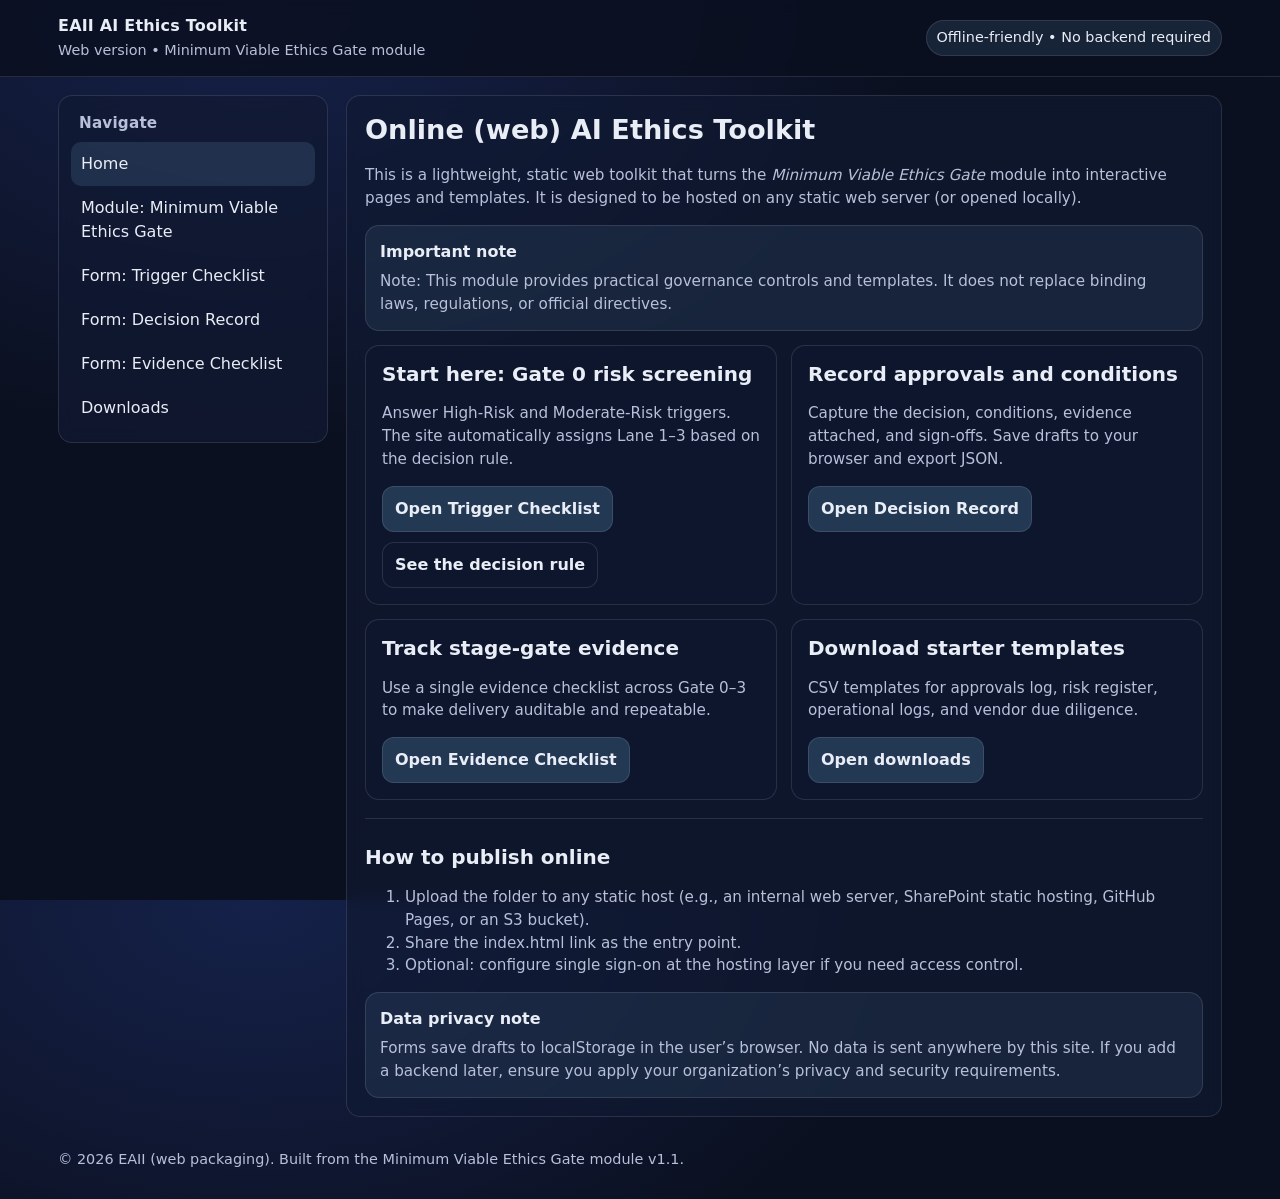
==== eaii-ai-ethics-toolkit-web/index.html @ 05345c21 "Add files via upload Initial uplod 3" ====
<!doctype html>
<html lang="en">
<head>
  <meta charset="utf-8" />
  <meta name="viewport" content="width=device-width, initial-scale=1" />
  <title>EAII AI Ethics Toolkit (Web)</title>
  <link rel="stylesheet" href="assets/css/styles.css" />
</head>
<body>
  <header class="header">
    <div class="header-inner">
      <div class="brand">
        <div class="title">EAII AI Ethics Toolkit</div>
        <div class="subtitle">Web version • Minimum Viable Ethics Gate module</div>
      </div>
      <div class="badge">Offline-friendly • No backend required</div>
    </div>
  </header>

  <div class="container">
    <nav class="nav">
      <h3>Navigate</h3>
      <a href="index.html">Home</a>
      <a href="pages/module-mveg.html">Module: Minimum Viable Ethics Gate</a>
      <a href="pages/trigger-checklist.html">Form: Trigger Checklist</a>
      <a href="pages/decision-record.html">Form: Decision Record</a>
      <a href="pages/evidence-checklist.html">Form: Evidence Checklist</a>
      <a href="pages/downloads.html">Downloads</a>
    </nav>

    <main class="main">
      <h1>Online (web) AI Ethics Toolkit</h1>
      <p class="small">
        This is a lightweight, static web toolkit that turns the <em>Minimum Viable Ethics Gate</em> module into interactive pages and templates.
        It is designed to be hosted on any static web server (or opened locally).
      </p>

      <div class="callout" style="margin-top:12px;">
        <strong>Important note</strong>
        <div id="note" class="small">Loading…</div>
      </div>

      <div class="grid" style="margin-top:14px;">
        <div class="card">
          <h2 style="margin-top:0;">Start here: Gate 0 risk screening</h2>
          <p class="small">Answer High‑Risk and Moderate‑Risk triggers. The site automatically assigns Lane 1–3 based on the decision rule.</p>
          <div class="btn-row">
            <a class="btn primary" href="pages/trigger-checklist.html">Open Trigger Checklist</a>
            <a class="btn" href="pages/module-mveg.html#decision-rule">See the decision rule</a>
          </div>
        </div>

        <div class="card">
          <h2 style="margin-top:0;">Record approvals and conditions</h2>
          <p class="small">Capture the decision, conditions, evidence attached, and sign‑offs. Save drafts to your browser and export JSON.</p>
          <div class="btn-row">
            <a class="btn primary" href="pages/decision-record.html">Open Decision Record</a>
          </div>
        </div>

        <div class="card">
          <h2 style="margin-top:0;">Track stage‑gate evidence</h2>
          <p class="small">Use a single evidence checklist across Gate 0–3 to make delivery auditable and repeatable.</p>
          <div class="btn-row">
            <a class="btn primary" href="pages/evidence-checklist.html">Open Evidence Checklist</a>
          </div>
        </div>

        <div class="card">
          <h2 style="margin-top:0;">Download starter templates</h2>
          <p class="small">CSV templates for approvals log, risk register, operational logs, and vendor due diligence.</p>
          <div class="btn-row">
            <a class="btn primary" href="pages/downloads.html">Open downloads</a>
          </div>
        </div>
      </div>

      <hr class="hr" />

      <h2>How to publish online</h2>
      <ol class="small">
        <li>Upload the folder to any static host (e.g., an internal web server, SharePoint static hosting, GitHub Pages, or an S3 bucket).</li>
        <li>Share the <span class="inline code">index.html</span> link as the entry point.</li>
        <li>Optional: configure single sign-on at the hosting layer if you need access control.</li>
      </ol>

      <div class="callout">
        <strong>Data privacy note</strong>
        <div class="small">
          Forms save drafts to <span class="inline code">localStorage</span> in the user’s browser. No data is sent anywhere by this site.
          If you add a backend later, ensure you apply your organization’s privacy and security requirements.
        </div>
      </div>

    </main>
  </div>

  <div class="footer">
    <div>© <span id="year"></span> EAII (web packaging). Built from the Minimum Viable Ethics Gate module v1.1.</div>
  </div>

  <script src="assets/js/utils.js"></script>
  <script src="assets/js/site.js"></script>
  <script src="assets/js/mveg-data.js"></script>
  <script>
    document.addEventListener('DOMContentLoaded', () => {
      if(window.MVEG_DATA){
        document.getElementById('note').textContent = window.MVEG_DATA.note || '';
      }
    });
  </script>
</body>
</html>
---- eaii-ai-ethics-toolkit-web/assets/css/styles.css ----
:root{
  --bg: #0b1020;
  --panel: #111a33;
  --panel2: #0f1730;
  --text: #e9edf6;
  --muted: #b8c0d9;
  --border: rgba(233,237,246,0.12);
  --accent: #8ad3ff;
  --accent2: #b5ffcf;
  --danger: #ffb4b4;
  --warn: #ffe08a;
}

*{box-sizing:border-box;}

html,body{height:100%;}
body{
  margin:0;
  font-family: ui-sans-serif, system-ui, -apple-system, Segoe UI, Roboto, Arial, "Noto Sans", "Liberation Sans", sans-serif;
  color: var(--text);
  background: radial-gradient(1200px 800px at 20% 0%, #15214a 0%, var(--bg) 55%);
  line-height:1.5;
}

a{color:var(--accent); text-decoration:none;}
a:hover{text-decoration:underline;}

.header{
  position:sticky;
  top:0;
  z-index:10;
  background: rgba(11,16,32,0.85);
  backdrop-filter: blur(8px);
  border-bottom:1px solid var(--border);
}
.header-inner{
  display:flex;
  gap:16px;
  align-items:center;
  justify-content:space-between;
  padding:14px 18px;
  max-width:1200px;
  margin:0 auto;
}
.brand{
  display:flex;
  flex-direction:column;
  gap:2px;
}
.brand .title{
  font-weight:700;
  letter-spacing:0.2px;
}
.brand .subtitle{
  color:var(--muted);
  font-size:0.9rem;
}

.container{
  max-width:1200px;
  margin:0 auto;
  padding:18px;
  display:grid;
  grid-template-columns: 270px 1fr;
  gap:18px;
}

.nav{
  border:1px solid var(--border);
  background: rgba(17,26,51,0.72);
  backdrop-filter: blur(8px);
  border-radius:14px;
  padding:12px;
  height: fit-content;
  position: sticky;
  top: 72px;
}

.nav h3{
  margin: 6px 8px 10px;
  font-size: 0.95rem;
  color: var(--muted);
  letter-spacing: 0.2px;
}

.nav a{
  display:block;
  padding:10px 10px;
  border-radius:10px;
  color: var(--text);
}

.nav a.active, .nav a:hover{
  background: rgba(138,211,255,0.12);
  text-decoration:none;
}

.main{
  border:1px solid var(--border);
  background: rgba(17,26,51,0.62);
  backdrop-filter: blur(8px);
  border-radius:14px;
  padding:18px;
}

.card{
  border:1px solid var(--border);
  background: rgba(15,23,48,0.75);
  border-radius:14px;
  padding:16px;
}

.grid{
  display:grid;
  grid-template-columns: repeat(2, minmax(0, 1fr));
  gap:14px;
}

@media (max-width: 940px){
  .container{grid-template-columns: 1fr;}
  .nav{position: relative; top:auto;}
  .grid{grid-template-columns: 1fr;}
}

h1,h2,h3{line-height:1.2;}
h1{margin-top:0; font-size:1.7rem;}
h2{margin-top:26px; font-size:1.25rem;}
h3{margin-top:18px; font-size:1.05rem;}

p{color: var(--text);}
.small{color:var(--muted); font-size:0.95rem;}
.muted{color:var(--muted);}

.badge{
  display:inline-flex;
  align-items:center;
  gap:8px;
  padding:6px 10px;
  border-radius:999px;
  font-size:0.9rem;
  border:1px solid var(--border);
  background: rgba(138,211,255,0.10);
}

.badge.ok{background: rgba(181,255,207,0.10);}
.badge.warn{background: rgba(255,224,138,0.12);}
.badge.danger{background: rgba(255,180,180,0.12);}

.table{
  width:100%;
  border-collapse: collapse;
  margin-top:10px;
  overflow:hidden;
  border-radius:12px;
}
.table th, .table td{
  border:1px solid var(--border);
  padding:10px 10px;
  vertical-align:top;
}
.table th{
  text-align:left;
  background: rgba(138,211,255,0.08);
  color: var(--text);
}

.hr{
  border:0;
  border-top:1px solid var(--border);
  margin:18px 0;
}

.callout{
  border: 1px solid var(--border);
  background: rgba(138,211,255,0.08);
  border-radius:14px;
  padding:14px;
}

.callout strong{display:block; margin-bottom:6px;}

.btn-row{display:flex; gap:10px; flex-wrap:wrap; margin-top:12px;}
.btn{
  appearance:none;
  border: 1px solid var(--border);
  background: rgba(15,23,48,0.75);
  color: var(--text);
  padding:10px 12px;
  border-radius:12px;
  cursor:pointer;
  font-weight:600;
}
.btn:hover{background: rgba(138,211,255,0.10);}
.btn.primary{background: rgba(138,211,255,0.18);}
.btn.danger{background: rgba(255,180,180,0.16);}

.form{
  display:grid;
  gap:12px;
}

.field{
  display:grid;
  gap:6px;
}

label{font-weight:600;}
input[type="text"], input[type="date"], textarea, select{
  width:100%;
  border:1px solid var(--border);
  background: rgba(11,16,32,0.65);
  color: var(--text);
  border-radius:12px;
  padding:10px 10px;
}
textarea{min-height:90px; resize:vertical;}

.radio-row{
  display:flex;
  align-items:center;
  gap:12px;
  flex-wrap:wrap;
}

.radio-row .pill{
  display:flex;
  align-items:center;
  gap:8px;
  padding:8px 10px;
  border:1px solid var(--border);
  border-radius:999px;
  background: rgba(11,16,32,0.55);
}

.kpi{
  display:flex;
  gap:12px;
  flex-wrap:wrap;
  margin-top:10px;
}
.kpi .item{
  border:1px solid var(--border);
  background: rgba(15,23,48,0.75);
  border-radius:14px;
  padding:12px;
  min-width: 160px;
}
.kpi .item .value{font-size:1.25rem; font-weight:800;}
.kpi .item .label{color:var(--muted); font-size:0.9rem;}

.footer{
  max-width:1200px;
  margin: 0 auto;
  padding: 14px 18px 28px;
  color: var(--muted);
  font-size: 0.9rem;
}

details{
  border:1px solid var(--border);
  border-radius:14px;
  padding: 10px 12px;
  background: rgba(15,23,48,0.65);
  margin-top:10px;
}
details > summary{
  cursor:pointer;
  font-weight:700;
}

code.inline{background: rgba(11,16,32,0.55); padding:2px 6px; border-radius:8px; border:1px solid var(--border);}
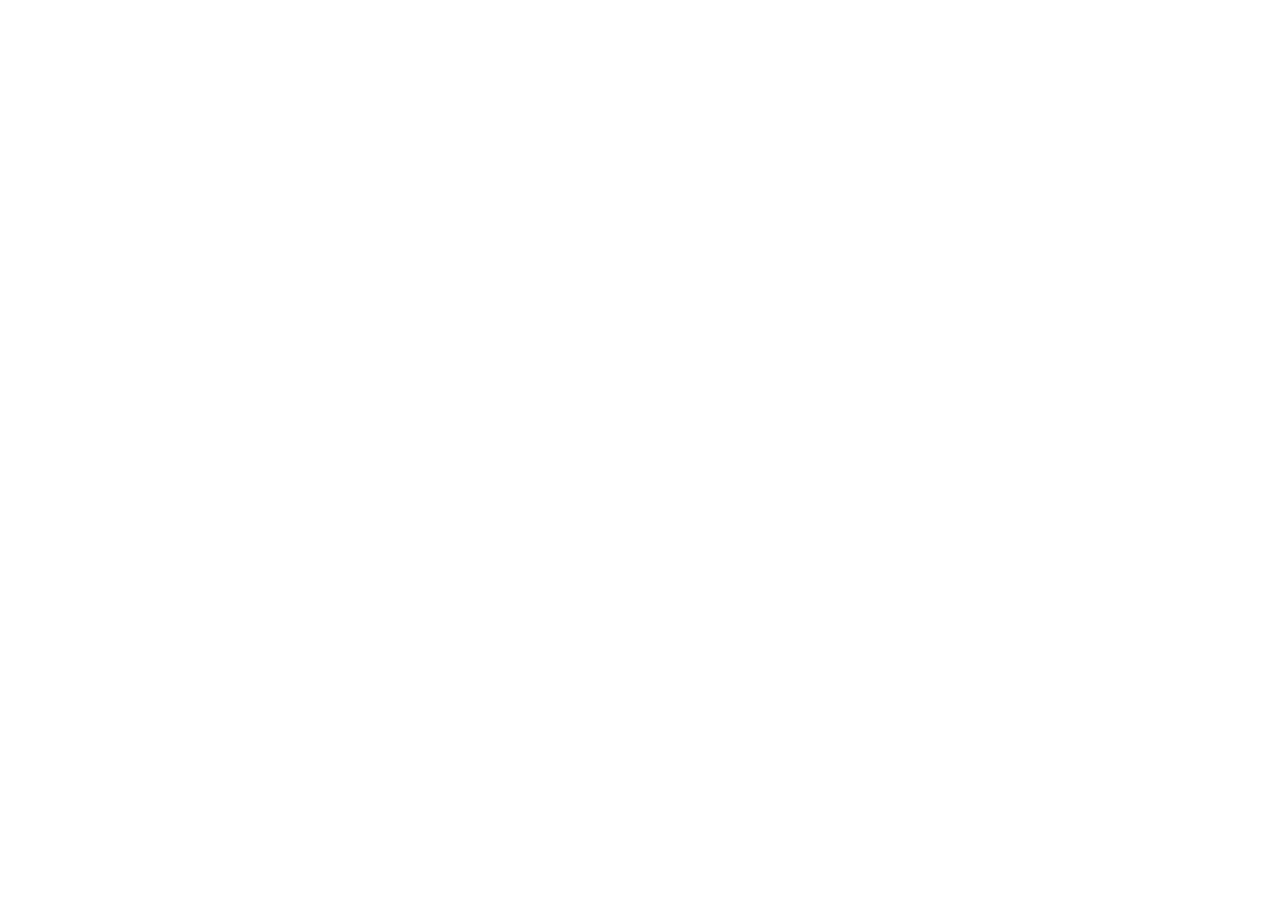
==== commit 3b939d63: "Update index.html" ====
--- a/eaii-ai-ethics-toolkit-web/index.html
+++ b/eaii-ai-ethics-toolkit-web/index.html
@@ -1,113 +1,790 @@
 <!doctype html>
 <html lang="en">
 <head>
-  <meta charset="utf-8" />
-  <meta name="viewport" content="width=device-width, initial-scale=1" />
-  <title>EAII AI Ethics Toolkit (Web)</title>
-  <link rel="stylesheet" href="assets/css/styles.css" />
+  <meta charset="UTF-8" />
+  <meta name="viewport" content="width=device-width, initial-scale=1.0"/>
+  <title>CompStudy</title>
+
+  <!-- Tailwind via CDN (good for prototypes) -->
+  <script src="https://cdn.tailwindcss.com"></script>
+
+  <style>
+    /* tiny polish */
+    .card { @apply rounded-2xl bg-white shadow p-6; }
+  </style>
 </head>
-<body>
-  <header class="header">
-    <div class="header-inner">
-      <div class="brand">
-        <div class="title">EAII AI Ethics Toolkit</div>
-        <div class="subtitle">Web version • Minimum Viable Ethics Gate module</div>
-      </div>
-      <div class="badge">Offline-friendly • No backend required</div>
-    </div>
-  </header>
-
-  <div class="container">
-    <nav class="nav">
-      <h3>Navigate</h3>
-      <a href="index.html">Home</a>
-      <a href="pages/module-mveg.html">Module: Minimum Viable Ethics Gate</a>
-      <a href="pages/trigger-checklist.html">Form: Trigger Checklist</a>
-      <a href="pages/decision-record.html">Form: Decision Record</a>
-      <a href="pages/evidence-checklist.html">Form: Evidence Checklist</a>
-      <a href="pages/downloads.html">Downloads</a>
-    </nav>
-
-    <main class="main">
-      <h1>Online (web) AI Ethics Toolkit</h1>
-      <p class="small">
-        This is a lightweight, static web toolkit that turns the <em>Minimum Viable Ethics Gate</em> module into interactive pages and templates.
-        It is designed to be hosted on any static web server (or opened locally).
-      </p>
-
-      <div class="callout" style="margin-top:12px;">
-        <strong>Important note</strong>
-        <div id="note" class="small">Loading…</div>
-      </div>
-
-      <div class="grid" style="margin-top:14px;">
-        <div class="card">
-          <h2 style="margin-top:0;">Start here: Gate 0 risk screening</h2>
-          <p class="small">Answer High‑Risk and Moderate‑Risk triggers. The site automatically assigns Lane 1–3 based on the decision rule.</p>
-          <div class="btn-row">
-            <a class="btn primary" href="pages/trigger-checklist.html">Open Trigger Checklist</a>
-            <a class="btn" href="pages/module-mveg.html#decision-rule">See the decision rule</a>
+<body class="bg-slate-50">
+  <div id="app" class="min-h-screen"></div>
+
+  <script type="module">
+    /**************************************************************
+     * CompStudy - Single index.html Prototype
+     * - Email/Password Auth + Reset Password Email
+     * - Profile Setup: grade 9-12 + unique username (usernames collection)
+     * - Friends-by-username: search + send request + accept
+     *
+     * IMPORTANT:
+     * 1) Replace FIREBASE_CONFIG with your project config.
+     * 2) In Firebase Console:
+     *    - Enable Auth: Email/Password
+     *    - Enable Firestore
+     *    - Apply security rules (provided near bottom in comment)
+     **************************************************************/
+
+    // Firebase (modular) via CDN
+    import { initializeApp } from "https://www.gstatic.com/firebasejs/10.12.4/firebase-app.js";
+    import {
+      getAuth,
+      onAuthStateChanged,
+      createUserWithEmailAndPassword,
+      signInWithEmailAndPassword,
+      sendPasswordResetEmail,
+      updateProfile,
+      signOut,
+    } from "https://www.gstatic.com/firebasejs/10.12.4/firebase-auth.js";
+
+    import {
+      getFirestore,
+      doc,
+      getDoc,
+      setDoc,
+      runTransaction,
+      serverTimestamp,
+      addDoc,
+      collection,
+      query,
+      where,
+      getDocs,
+      onSnapshot,
+      updateDoc,
+    } from "https://www.gstatic.com/firebasejs/10.12.4/firebase-firestore.js";
+
+    /********************* 1) CONFIG ******************************/
+    const FIREBASE_CONFIG = {
+      apiKey: "REPLACE_ME",
+      authDomain: "REPLACE_ME",
+      projectId: "REPLACE_ME",
+      // storageBucket not needed for this prototype
+      // messagingSenderId not needed
+      appId: "REPLACE_ME",
+    };
+
+    const app = initializeApp(FIREBASE_CONFIG);
+    const auth = getAuth(app);
+    const db = getFirestore(app);
+
+    /********************* 2) STATE *******************************/
+    const App = {
+      user: null,
+      profile: null, // users/{uid}
+      unsubIncoming: null,
+      incomingRequests: [],
+      toast: { type: null, text: null }, // {type: 'ok'|'err', text}
+    };
+
+    const elApp = document.getElementById("app");
+
+    function setToast(type, text) {
+      App.toast = { type, text };
+      render();
+      if (text) {
+        setTimeout(() => {
+          // clear only if unchanged
+          if (App.toast.text === text) {
+            App.toast = { type: null, text: null };
+            render();
+          }
+        }, 3500);
+      }
+    }
+
+    function route() {
+      // hash routes:
+      // #/login, #/register, #/reset, #/setup, #/friends, #/
+      const h = location.hash || "#/";
+      return h;
+    }
+
+    function go(hash) {
+      location.hash = hash;
+    }
+
+    /********************* 3) HELPERS *****************************/
+    function normalizeUsername(input) {
+      return input.trim().toLowerCase();
+    }
+
+    function validateUsername(input) {
+      const u = input.trim();
+      if (u.length < 3) return "Username must be at least 3 characters.";
+      if (u.length > 20) return "Username must be 20 characters or less.";
+      if (!/^[a-zA-Z0-9_]+$/.test(u)) return "Use only letters, numbers, and underscore (_).";
+      return null;
+    }
+
+    function humanAuthError(code) {
+      switch (code) {
+        case "auth/invalid-email": return "That email address is not valid.";
+        case "auth/user-not-found": return "No account found with that email.";
+        case "auth/wrong-password": return "Incorrect password.";
+        case "auth/too-many-requests": return "Too many attempts. Try again later.";
+        case "auth/email-already-in-use": return "This email is already registered. Try logging in.";
+        case "auth/weak-password": return "Password is too weak. Use at least 6 characters.";
+        default: return "Something went wrong. Please try again.";
+      }
+    }
+
+    function requireAuthOrRedirect() {
+      if (!App.user) {
+        go("#/login");
+        return false;
+      }
+      return true;
+    }
+
+    function requireProfileOrRedirect() {
+      if (!requireAuthOrRedirect()) return false;
+      if (!App.profile) {
+        go("#/setup");
+        return false;
+      }
+      return true;
+    }
+
+    async function loadProfile(uid) {
+      const snap = await getDoc(doc(db, "users", uid));
+      App.profile = snap.exists() ? snap.data() : null;
+    }
+
+    function mountIncomingRequestsListener() {
+      if (App.unsubIncoming) App.unsubIncoming();
+      App.incomingRequests = [];
+      if (!App.user) return;
+
+      const q = query(
+        collection(db, "friendRequests"),
+        where("toUid", "==", App.user.uid),
+        where("status", "==", "pending")
+      );
+
+      App.unsubIncoming = onSnapshot(q, (snap) => {
+        const items = [];
+        snap.forEach((d) => {
+          const data = d.data();
+          items.push({ id: d.id, ...data });
+        });
+        App.incomingRequests = items;
+        render();
+      });
+    }
+
+    /********************* 4) SERVICES ****************************/
+
+    // Auth
+    async function registerWithEmail({ email, password, displayName }) {
+      const cred = await createUserWithEmailAndPassword(auth, email, password);
+      await updateProfile(cred.user, { displayName });
+      return cred;
+    }
+
+    async function loginWithEmail({ email, password }) {
+      return await signInWithEmailAndPassword(auth, email, password);
+    }
+
+    async function resetPasswordByEmail(email) {
+      await sendPasswordResetEmail(auth, email);
+    }
+
+    async function logout() {
+      await signOut(auth);
+    }
+
+    // Profile + username claim (unique)
+    async function claimUsernameAndCreateProfile({ uid, email, displayName, username, grade }) {
+      const usernameKey = normalizeUsername(username);
+
+      await runTransaction(db, async (tx) => {
+        const unameRef = doc(db, "usernames", usernameKey);
+        const unameSnap = await tx.get(unameRef);
+
+        if (unameSnap.exists()) throw new Error("USERNAME_TAKEN");
+
+        tx.set(unameRef, { uid, createdAt: serverTimestamp() });
+
+        const userRef = doc(db, "users", uid);
+        tx.set(userRef, {
+          uid,
+          email: email ?? null,
+          displayName: displayName ?? usernameKey,
+          username: usernameKey,
+          grade,
+          xp: 0,
+          weeklyXp: 0,
+          createdAt: serverTimestamp(),
+        });
+      });
+
+      await loadProfile(uid);
+    }
+
+    // Friends
+    async function findUserByUsername(username) {
+      const key = normalizeUsername(username);
+
+      const unameSnap = await getDoc(doc(db, "usernames", key));
+      if (!unameSnap.exists()) return null;
+
+      const uid = unameSnap.data().uid;
+      const userSnap = await getDoc(doc(db, "users", uid));
+      if (!userSnap.exists()) return null;
+
+      const data = userSnap.data();
+      return {
+        uid,
+        username: data.username,
+        displayName: data.displayName ?? data.username,
+        grade: data.grade,
+      };
+    }
+
+    async function sendFriendRequest({ fromUid, toUid }) {
+      if (fromUid === toUid) throw new Error("CANNOT_ADD_SELF");
+
+      const reqCol = collection(db, "friendRequests");
+      const q = query(
+        reqCol,
+        where("fromUid", "==", fromUid),
+        where("toUid", "==", toUid),
+        where("status", "==", "pending")
+      );
+      const existing = await getDocs(q);
+      if (!existing.empty) throw new Error("REQUEST_ALREADY_SENT");
+
+      await addDoc(reqCol, {
+        fromUid,
+        toUid,
+        status: "pending",
+        createdAt: serverTimestamp(),
+      });
+    }
+
+    async function acceptFriendRequest({ requestId, fromUid, toUid }) {
+      await runTransaction(db, async (tx) => {
+        const reqRef = doc(db, "friendRequests", requestId);
+        const reqSnap = await tx.get(reqRef);
+        if (!reqSnap.exists()) throw new Error("REQUEST_NOT_FOUND");
+
+        const req = reqSnap.data();
+        if (req.status !== "pending") throw new Error("REQUEST_NOT_PENDING");
+        if (req.toUid !== toUid) throw new Error("NOT_RECEIVER");
+
+        tx.update(reqRef, { status: "accepted", respondedAt: serverTimestamp() });
+
+        const aRef = doc(db, "friends", toUid, "list", fromUid);
+        const bRef = doc(db, "friends", fromUid, "list", toUid);
+
+        tx.set(aRef, { friendUid: fromUid, addedAt: serverTimestamp() });
+        tx.set(bRef, { friendUid: toUid, addedAt: serverTimestamp() });
+      });
+    }
+
+    /********************* 5) UI RENDER ****************************/
+
+    function layout(innerHtml) {
+      const userChip = App.user
+        ? `<div class="text-sm text-slate-600">Signed in as <span class="font-semibold">${escapeHtml(App.user.email || "User")}</span></div>`
+        : "";
+
+      const nav = App.user
+        ? `
+          <div class="flex flex-wrap gap-2 mt-3">
+            <a class="px-3 py-2 rounded-xl border bg-white hover:bg-slate-50" href="#/">Home</a>
+            <a class="px-3 py-2 rounded-xl border bg-white hover:bg-slate-50" href="#/friends">Friends</a>
+            <a class="px-3 py-2 rounded-xl border bg-white hover:bg-slate-50" href="#/setup">Setup</a>
+            <button id="btnLogout" class="px-3 py-2 rounded-xl bg-black text-white hover:opacity-90">Logout</button>
+          </div>
+        `
+        : `
+          <div class="flex flex-wrap gap-2 mt-3">
+            <a class="px-3 py-2 rounded-xl border bg-white hover:bg-slate-50" href="#/login">Login</a>
+            <a class="px-3 py-2 rounded-xl border bg-white hover:bg-slate-50" href="#/register">Register</a>
+          </div>
+        `;
+
+      const toastHtml = App.toast.text
+        ? `
+          <div class="max-w-2xl mx-auto px-6 mt-4">
+            <div class="rounded-xl p-3 text-sm ${App.toast.type === "err" ? "bg-red-50 text-red-700" : "bg-green-50 text-green-700"}">
+              ${escapeHtml(App.toast.text)}
+            </div>
+          </div>
+        `
+        : "";
+
+      return `
+        <div class="p-6">
+          <div class="max-w-2xl mx-auto">
+            <div class="rounded-2xl bg-white shadow p-6">
+              <div class="flex items-start justify-between gap-3">
+                <div>
+                  <div class="text-2xl font-bold">CompStudy</div>
+                  <div class="text-sm text-slate-600">Make group study fun by competition.</div>
+                </div>
+                <div class="text-right">${userChip}</div>
+              </div>
+              ${nav}
+            </div>
+          </div>
+          ${toastHtml}
+          <div class="max-w-2xl mx-auto px-6 mt-6">
+            ${innerHtml}
           </div>
         </div>
-
-        <div class="card">
-          <h2 style="margin-top:0;">Record approvals and conditions</h2>
-          <p class="small">Capture the decision, conditions, evidence attached, and sign‑offs. Save drafts to your browser and export JSON.</p>
-          <div class="btn-row">
-            <a class="btn primary" href="pages/decision-record.html">Open Decision Record</a>
+      `;
+    }
+
+    function pageHome() {
+      if (!requireProfileOrRedirect()) return "";
+
+      return layout(`
+        <div class="rounded-2xl bg-white shadow p-6">
+          <div class="text-xl font-bold">Dashboard</div>
+          <div class="text-sm text-slate-600 mt-1">
+            Welcome <span class="font-semibold">@${escapeHtml(App.profile.username)}</span> • Grade ${escapeHtml(String(App.profile.grade))}
+          </div>
+
+          <div class="mt-6 grid gap-3">
+            <a href="#/friends" class="rounded-xl border p-4 hover:bg-slate-50">
+              <div class="font-semibold">Friends</div>
+              <div class="text-sm text-slate-600">Add friends and compete.</div>
+            </a>
+            <div class="rounded-xl border p-4 opacity-70">
+              <div class="font-semibold">Next: Quizzes & Challenges</div>
+              <div class="text-sm text-slate-600">We’ll add quiz creation and friend challenges next.</div>
+            </div>
           </div>
         </div>
-
-        <div class="card">
-          <h2 style="margin-top:0;">Track stage‑gate evidence</h2>
-          <p class="small">Use a single evidence checklist across Gate 0–3 to make delivery auditable and repeatable.</p>
-          <div class="btn-row">
-            <a class="btn primary" href="pages/evidence-checklist.html">Open Evidence Checklist</a>
+      `);
+    }
+
+    function pageLogin() {
+      return layout(`
+        <div class="rounded-2xl bg-white shadow p-6">
+          <div class="text-xl font-bold">Login</div>
+          <form id="loginForm" class="mt-4 space-y-3">
+            <input class="w-full rounded-xl border p-3" name="email" type="email" placeholder="Email" required />
+            <input class="w-full rounded-xl border p-3" name="password" type="password" placeholder="Password" required />
+            <button class="w-full rounded-xl bg-black text-white p-3 hover:opacity-90" type="submit">Sign in</button>
+          </form>
+
+          <div class="mt-4 flex items-center justify-between text-sm">
+            <a class="underline text-slate-700" href="#/reset">Forgot password?</a>
+            <a class="underline text-slate-700" href="#/register">Create account</a>
           </div>
         </div>
-
-        <div class="card">
-          <h2 style="margin-top:0;">Download starter templates</h2>
-          <p class="small">CSV templates for approvals log, risk register, operational logs, and vendor due diligence.</p>
-          <div class="btn-row">
-            <a class="btn primary" href="pages/downloads.html">Open downloads</a>
+      `);
+    }
+
+    function pageRegister() {
+      return layout(`
+        <div class="rounded-2xl bg-white shadow p-6">
+          <div class="text-xl font-bold">Create account</div>
+          <form id="registerForm" class="mt-4 space-y-3">
+            <input class="w-full rounded-xl border p-3" name="displayName" placeholder="Your name" required />
+            <input class="w-full rounded-xl border p-3" name="email" type="email" placeholder="Email" required />
+            <input class="w-full rounded-xl border p-3" name="password" type="password" placeholder="Password (min 6 chars)" minlength="6" required />
+            <button class="w-full rounded-xl bg-black text-white p-3 hover:opacity-90" type="submit">Create account</button>
+          </form>
+
+          <div class="mt-4 text-sm">
+            <a class="underline text-slate-700" href="#/login">Back to login</a>
           </div>
         </div>
-      </div>
-
-      <hr class="hr" />
-
-      <h2>How to publish online</h2>
-      <ol class="small">
-        <li>Upload the folder to any static host (e.g., an internal web server, SharePoint static hosting, GitHub Pages, or an S3 bucket).</li>
-        <li>Share the <span class="inline code">index.html</span> link as the entry point.</li>
-        <li>Optional: configure single sign-on at the hosting layer if you need access control.</li>
-      </ol>
-
-      <div class="callout">
-        <strong>Data privacy note</strong>
-        <div class="small">
-          Forms save drafts to <span class="inline code">localStorage</span> in the user’s browser. No data is sent anywhere by this site.
-          If you add a backend later, ensure you apply your organization’s privacy and security requirements.
+      `);
+    }
+
+    function pageReset() {
+      return layout(`
+        <div class="rounded-2xl bg-white shadow p-6">
+          <div class="text-xl font-bold">Reset password</div>
+          <div class="text-sm text-slate-600 mt-1">Enter your email and we’ll send a reset link.</div>
+
+          <form id="resetForm" class="mt-4 space-y-3">
+            <input class="w-full rounded-xl border p-3" name="email" type="email" placeholder="Email" required />
+            <button class="w-full rounded-xl bg-black text-white p-3 hover:opacity-90" type="submit">Send reset email</button>
+          </form>
+
+          <div class="mt-4 text-sm">
+            <a class="underline text-slate-700" href="#/login">Back to login</a>
+          </div>
         </div>
-      </div>
-
-    </main>
-  </div>
-
-  <div class="footer">
-    <div>© <span id="year"></span> EAII (web packaging). Built from the Minimum Viable Ethics Gate module v1.1.</div>
-  </div>
-
-  <script src="assets/js/utils.js"></script>
-  <script src="assets/js/site.js"></script>
-  <script src="assets/js/mveg-data.js"></script>
-  <script>
-    document.addEventListener('DOMContentLoaded', () => {
-      if(window.MVEG_DATA){
-        document.getElementById('note').textContent = window.MVEG_DATA.note || '';
-      }
+      `);
+    }
+
+    function pageSetup() {
+      if (!requireAuthOrRedirect()) return "";
+
+      // If already has profile, show summary
+      if (App.profile) {
+        return layout(`
+          <div class="rounded-2xl bg-white shadow p-6">
+            <div class="text-xl font-bold">Profile</div>
+            <div class="mt-2 text-sm text-slate-600">
+              Username: <span class="font-semibold">@${escapeHtml(App.profile.username)}</span><br/>
+              Grade: <span class="font-semibold">${escapeHtml(String(App.profile.grade))}</span>
+            </div>
+            <div class="mt-5 text-sm text-slate-600">
+              Profile already set. If you want username changes later, we can add that feature (it requires releasing old username).
+            </div>
+          </div>
+        `);
+      }
+
+      return layout(`
+        <div class="rounded-2xl bg-white shadow p-6">
+          <div class="text-xl font-bold">Finish setup</div>
+          <div class="text-sm text-slate-600 mt-1">
+            Choose a username and grade to start competing.
+          </div>
+
+          <form id="setupForm" class="mt-4 space-y-3">
+            <div>
+              <label class="text-sm text-slate-600">Username</label>
+              <input class="w-full rounded-xl border p-3 mt-1" name="username" placeholder="e.g. abiyot_12" required />
+              <div class="text-xs text-slate-500 mt-1">Letters, numbers, underscore. 3–20 characters.</div>
+            </div>
+
+            <div>
+              <label class="text-sm text-slate-600">Grade</label>
+              <select class="w-full rounded-xl border p-3 mt-1" name="grade">
+                <option value="9">Grade 9</option>
+                <option value="10">Grade 10</option>
+                <option value="11">Grade 11</option>
+                <option value="12">Grade 12</option>
+              </select>
+            </div>
+
+            <button class="w-full rounded-xl bg-black text-white p-3 hover:opacity-90" type="submit">
+              Save profile
+            </button>
+          </form>
+        </div>
+      `);
+    }
+
+    function pageFriends() {
+      if (!requireProfileOrRedirect()) return "";
+
+      const incomingHtml = (App.incomingRequests.length === 0)
+        ? `<div class="text-sm text-slate-600 mt-2">No pending requests.</div>`
+        : `
+          <div class="mt-3 space-y-2">
+            ${App.incomingRequests.map(r => `
+              <div class="rounded-xl border p-4 flex items-center justify-between gap-3">
+                <div class="text-sm">
+                  <div>Request from <span class="font-semibold">${escapeHtml(r.fromUid)}</span></div>
+                  <div class="text-xs text-slate-500">(Enhancement: fetch /users/{fromUid} to show username)</div>
+                </div>
+                <button data-accept="${escapeHtml(r.id)}" class="px-4 py-2 rounded-xl bg-black text-white hover:opacity-90">
+                  Accept
+                </button>
+              </div>
+            `).join("")}
+          </div>
+        `;
+
+      return layout(`
+        <div class="rounded-2xl bg-white shadow p-6">
+          <div class="text-xl font-bold">Friends</div>
+          <div class="text-sm text-slate-600 mt-1">Add friends by username to compete.</div>
+
+          <form id="friendSearchForm" class="mt-4 flex gap-2">
+            <input class="flex-1 rounded-xl border p-3" name="username" placeholder="Search username e.g. sara_10" required />
+            <button class="rounded-xl bg-black text-white px-4 hover:opacity-90" type="submit">Search</button>
+          </form>
+
+          <div id="friendSearchResult" class="mt-4"></div>
+        </div>
+
+        <div class="rounded-2xl bg-white shadow p-6 mt-6">
+          <div class="text-lg font-semibold">Incoming requests</div>
+          ${incomingHtml}
+        </div>
+      `);
+    }
+
+    function escapeHtml(s) {
+      return String(s ?? "")
+        .replaceAll("&", "&amp;")
+        .replaceAll("<", "&lt;")
+        .replaceAll(">", "&gt;")
+        .replaceAll('"', "&quot;")
+        .replaceAll("'", "&#039;");
+    }
+
+    /********************* 6) EVENTS ******************************/
+    function bindEvents() {
+      // Logout
+      const btnLogout = document.getElementById("btnLogout");
+      if (btnLogout) {
+        btnLogout.onclick = async () => {
+          try {
+            await logout();
+            setToast("ok", "Logged out.");
+            go("#/login");
+          } catch {
+            setToast("err", "Could not logout.");
+          }
+        };
+      }
+
+      // Login
+      const loginForm = document.getElementById("loginForm");
+      if (loginForm) {
+        loginForm.onsubmit = async (e) => {
+          e.preventDefault();
+          const fd = new FormData(loginForm);
+          const email = String(fd.get("email") || "");
+          const password = String(fd.get("password") || "");
+          try {
+            await loginWithEmail({ email, password });
+            setToast("ok", "Logged in.");
+            // profile enforced in router
+            go("#/");
+          } catch (err) {
+            setToast("err", humanAuthError(err?.code));
+          }
+        };
+      }
+
+      // Register
+      const registerForm = document.getElementById("registerForm");
+      if (registerForm) {
+        registerForm.onsubmit = async (e) => {
+          e.preventDefault();
+          const fd = new FormData(registerForm);
+          const displayName = String(fd.get("displayName") || "");
+          const email = String(fd.get("email") || "");
+          const password = String(fd.get("password") || "");
+          try {
+            await registerWithEmail({ displayName, email, password });
+            setToast("ok", "Account created. Please complete setup.");
+            go("#/setup");
+          } catch (err) {
+            setToast("err", humanAuthError(err?.code));
+          }
+        };
+      }
+
+      // Reset password
+      const resetForm = document.getElementById("resetForm");
+      if (resetForm) {
+        resetForm.onsubmit = async (e) => {
+          e.preventDefault();
+          const fd = new FormData(resetForm);
+          const email = String(fd.get("email") || "");
+          try {
+            await resetPasswordByEmail(email.trim());
+            setToast("ok", "Reset email sent. Check inbox/spam.");
+            go("#/login");
+          } catch (err) {
+            setToast("err", humanAuthError(err?.code));
+          }
+        };
+      }
+
+      // Setup profile
+      const setupForm = document.getElementById("setupForm");
+      if (setupForm) {
+        setupForm.onsubmit = async (e) => {
+          e.preventDefault();
+          if (!App.user) return;
+
+          const fd = new FormData(setupForm);
+          const username = String(fd.get("username") || "");
+          const grade = Number(fd.get("grade") || "9");
+
+          const v = validateUsername(username);
+          if (v) return setToast("err", v);
+          if (![9,10,11,12].includes(grade)) return setToast("err", "Invalid grade.");
+
+          try {
+            await claimUsernameAndCreateProfile({
+              uid: App.user.uid,
+              email: App.user.email,
+              displayName: App.user.displayName,
+              username,
+              grade,
+            });
+            setToast("ok", "Profile saved.");
+            go("#/");
+          } catch (err) {
+            if (String(err?.message) === "USERNAME_TAKEN") setToast("err", "Username already taken. Try another.");
+            else setToast("err", "Could not save profile.");
+          }
+        };
+      }
+
+      // Friend search
+      const friendSearchForm = document.getElementById("friendSearchForm");
+      if (friendSearchForm) {
+        friendSearchForm.onsubmit = async (e) => {
+          e.preventDefault();
+          const fd = new FormData(friendSearchForm);
+          const uname = String(fd.get("username") || "");
+          const resultEl = document.getElementById("friendSearchResult");
+          if (!resultEl) return;
+
+          resultEl.innerHTML = `<div class="text-sm text-slate-600">Searching...</div>`;
+          try {
+            const found = await findUserByUsername(uname);
+            if (!found) {
+              resultEl.innerHTML = `<div class="rounded-xl p-3 text-sm bg-red-50 text-red-700">No student found.</div>`;
+              return;
+            }
+
+            resultEl.innerHTML = `
+              <div class="rounded-xl border p-4 flex items-center justify-between gap-3">
+                <div>
+                  <div class="font-semibold">@${escapeHtml(found.username)}</div>
+                  <div class="text-sm text-slate-600">${escapeHtml(found.displayName)} • Grade ${escapeHtml(String(found.grade))}</div>
+                </div>
+                <button id="btnAddFriend" class="px-4 py-2 rounded-xl border hover:bg-slate-50">Add friend</button>
+              </div>
+            `;
+
+            const btn = document.getElementById("btnAddFriend");
+            btn.onclick = async () => {
+              try {
+                await sendFriendRequest({ fromUid: App.user.uid, toUid: found.uid });
+                setToast("ok", "Friend request sent!");
+              } catch (err) {
+                if (String(err?.message) === "CANNOT_ADD_SELF") setToast("err", "You can't add yourself.");
+                else if (String(err?.message) === "REQUEST_ALREADY_SENT") setToast("err", "Request already sent.");
+                else setToast("err", "Could not send request.");
+              }
+            };
+
+          } catch {
+            resultEl.innerHTML = `<div class="rounded-xl p-3 text-sm bg-red-50 text-red-700">Search failed.</div>`;
+          }
+        };
+      }
+
+      // Accept buttons
+      document.querySelectorAll("[data-accept]").forEach(btn => {
+        btn.addEventListener("click", async () => {
+          const requestId = btn.getAttribute("data-accept");
+          const req = App.incomingRequests.find(r => r.id === requestId);
+          if (!req) return;
+
+          try {
+            await acceptFriendRequest({ requestId: req.id, fromUid: req.fromUid, toUid: App.user.uid });
+            setToast("ok", "Friend added!");
+          } catch {
+            setToast("err", "Could not accept request.");
+          }
+        });
+      });
+    }
+
+    /********************* 7) ROUTER ******************************/
+    async function render() {
+      const r = route();
+
+      // Basic route guarding (and UI)
+      if (r === "#/login") elApp.innerHTML = pageLogin();
+      else if (r === "#/register") elApp.innerHTML = pageRegister();
+      else if (r === "#/reset") elApp.innerHTML = pageReset();
+      else if (r === "#/setup") elApp.innerHTML = pageSetup();
+      else if (r === "#/friends") elApp.innerHTML = pageFriends();
+      else elApp.innerHTML = pageHome();
+
+      bindEvents();
+    }
+
+    window.addEventListener("hashchange", () => render());
+
+    /********************* 8) AUTH BOOT ***************************/
+    onAuthStateChanged(auth, async (user) => {
+      App.user = user;
+
+      if (user) {
+        await loadProfile(user.uid);
+        mountIncomingRequestsListener();
+      } else {
+        App.profile = null;
+        if (App.unsubIncoming) App.unsubIncoming();
+        App.unsubIncoming = null;
+        App.incomingRequests = [];
+      }
+
+      // If logged in but no profile, force setup unless already there
+      const r = route();
+      if (App.user && !App.profile && !["#/setup", "#/logout"].includes(r)) {
+        go("#/setup");
+        return;
+      }
+
+      // If not logged in, force login for protected pages
+      if (!App.user && ["#/", "#/friends", "#/setup"].includes(r)) {
+        go("#/login");
+        return;
+      }
+
+      render();
     });
+
+    // initial render
+    render();
+
+    /****************************************************************
+     * FIRESTORE SECURITY RULES (paste into Firebase Console -> Firestore Rules)
+     *
+     * rules_version = '2';
+     * service cloud.firestore {
+     *   match /databases/{database}/documents {
+     *
+     *     function signedIn() { return request.auth != null; }
+     *     function isMe(uid) { return signedIn() && request.auth.uid == uid; }
+     *
+     *     match /users/{uid} {
+     *       allow read: if signedIn();
+     *       allow create: if isMe(uid);
+     *       allow update: if isMe(uid);
+     *       allow delete: if false;
+     *     }
+     *
+     *     match /usernames/{username} {
+     *       allow read: if signedIn();
+     *       allow create: if signedIn()
+     *         && !exists(/databases/$(database)/documents/usernames/$(username))
+     *         && request.resource.data.uid == request.auth.uid;
+     *       allow update, delete: if false;
+     *     }
+     *
+     *     match /friendRequests/{requestId} {
+     *       allow read: if signedIn() && (
+     *         resource.data.fromUid == request.auth.uid ||
+     *         resource.data.toUid == request.auth.uid
+     *       );
+     *
+     *       allow create: if signedIn()
+     *         && request.resource.data.fromUid == request.auth.uid
+     *         && request.resource.data.status == "pending";
+     *
+     *       allow update: if signedIn() && (resource.data.toUid == request.auth.uid);
+     *       allow delete: if false;
+     *     }
+     *
+     *     match /friends/{uid}/list/{friendUid} {
+     *       allow read: if signedIn() && (uid == request.auth.uid);
+     *       allow create: if signedIn() && (uid == request.auth.uid);
+     *       allow update, delete: if false;
+     *     }
+     *   }
+     * }
+     ****************************************************************/
   </script>
 </body>
 </html>
